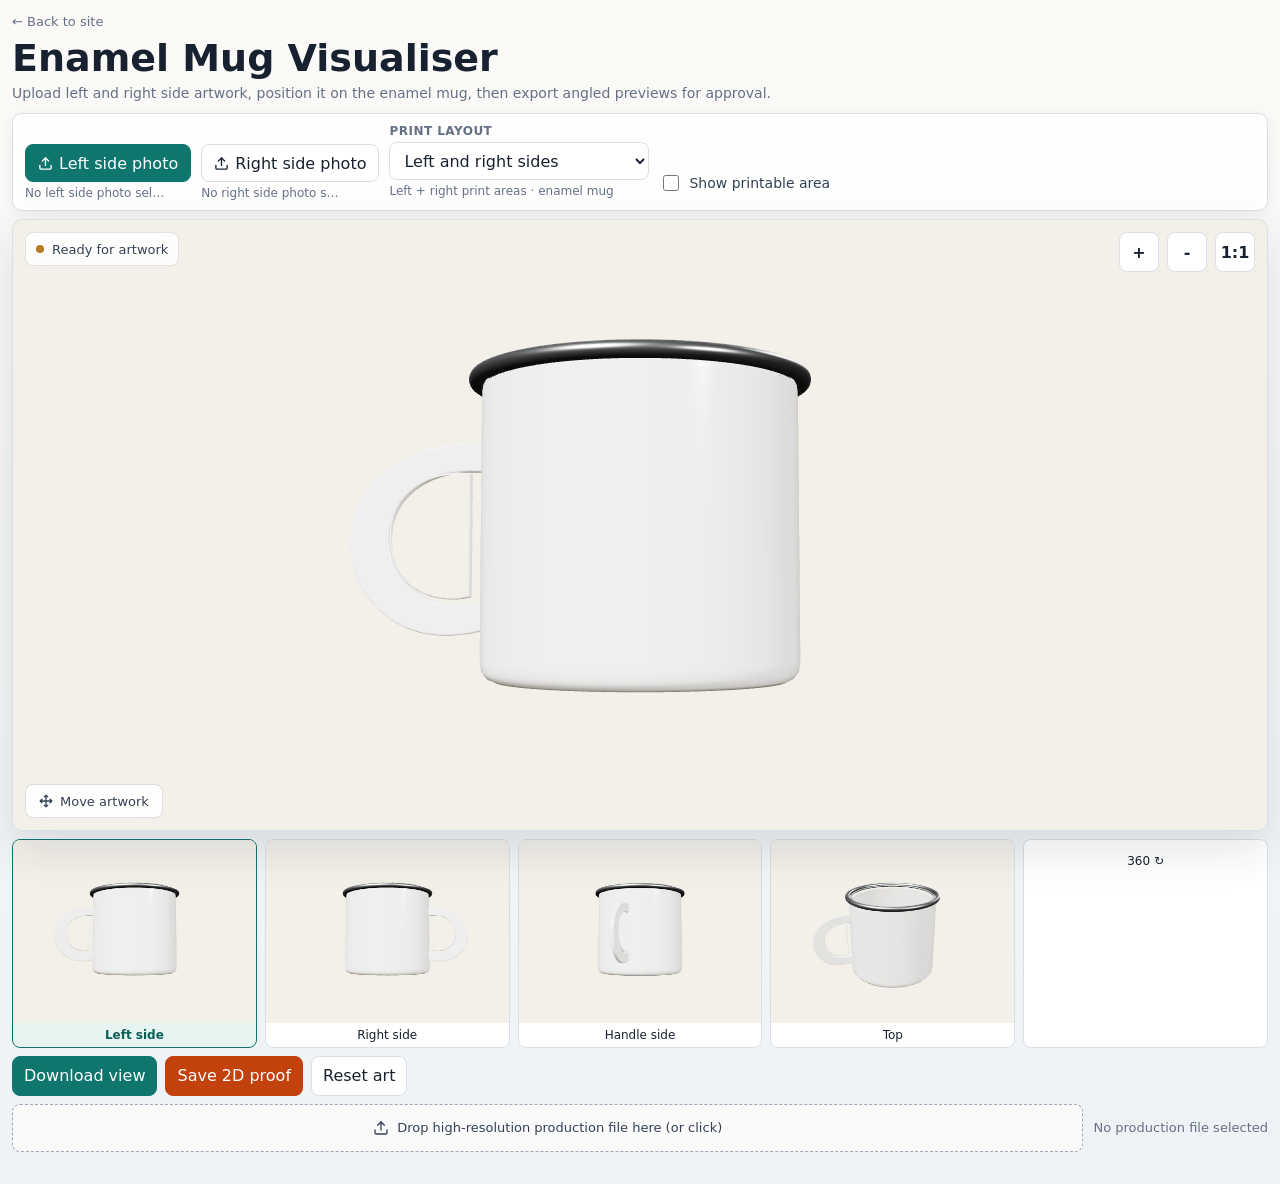
==== enamel-visualizer.html @ 91384092 "Add enamel mug visualiser matching the 11oz visualiser design - New enamel-visualizer.html using the" ====
<!doctype html>
<html lang="en">
<head>
<meta charset="utf-8">
<meta name="viewport" content="width=device-width,initial-scale=1">
<title>Custom Mugs Enamel Mug Visualiser</title>
<link rel="icon" href="data:,">
<style>
:root{color-scheme:light;--ink:#18212f;--muted:#667085;--line:#d9dee8;--panel:#ffffff;--paper:#f5f3ee;--green:#0f766e;--coral:#c2410c;--gold:#b7791f;--shadow:0 18px 45px rgba(24,33,47,.12)}
*{box-sizing:border-box}
body{margin:0;font-family:Inter,ui-sans-serif,system-ui,-apple-system,BlinkMacSystemFont,"Segoe UI",Arial,sans-serif;color:var(--ink);background:linear-gradient(180deg,#fbfaf7 0%,#eef2f6 100%);letter-spacing:0}
button,label.upload,select,input{font:inherit}
button,label.upload,select{border:1px solid var(--line);border-radius:8px;background:#fff;color:var(--ink)}
button{min-height:40px;padding:9px 11px;cursor:pointer;transition:transform .15s ease,border-color .15s ease,background .15s ease}
button:hover,label.upload:hover{border-color:#8da0b8;transform:translateY(-1px)}
button:active{transform:translateY(0)}
button.primary,label.upload.primary{background:var(--green);border-color:var(--green);color:#fff}
button.accent{background:var(--coral);border-color:var(--coral);color:#fff}
select{min-height:38px;padding:7px 10px;width:100%}
.shell{width:min(1300px,calc(100vw - 24px));margin:0 auto;padding:14px 0 32px}

/* ── Top bar ── */
.topbar{display:flex;align-items:center;justify-content:space-between;gap:12px;margin-bottom:10px;flex-wrap:wrap}
.topbar-left{display:flex;align-items:center;gap:14px}
.back-link{display:inline-flex;align-items:center;gap:5px;text-decoration:none;color:var(--muted);font-size:13px;white-space:nowrap}
.back-link:hover{color:var(--ink)}
.actions{display:flex;gap:8px;flex-wrap:wrap;align-items:center}

/* ── Controls bar above stage ── */
.ctrl-bar{display:flex;align-items:flex-end;gap:10px;flex-wrap:wrap;background:rgba(255,255,255,.92);border:1px solid var(--line);border-radius:10px;padding:10px 12px;margin-bottom:8px;box-shadow:0 4px 14px rgba(24,33,47,.06)}
.ctrl-upload-group{display:flex;flex-direction:column;gap:4px}
.ctrl-upload-btn{display:inline-flex;align-items:center;gap:6px;min-height:38px;padding:7px 12px;cursor:pointer;white-space:nowrap;border-radius:8px}
.fname{font-size:12px;color:var(--muted);max-width:140px;white-space:nowrap;overflow:hidden;text-overflow:ellipsis}
.ctrl-layout-group{display:flex;flex-direction:column;gap:4px;flex:1;min-width:160px;max-width:260px}
.ctrl-layout-group label{font-size:12px;color:var(--muted);font-weight:600;text-transform:uppercase;letter-spacing:.04em}
.ctrl-guide{display:flex;align-items:center;gap:7px;font-size:14px;color:#344054;white-space:nowrap;padding-bottom:6px}
.ctrl-guide input{width:16px;height:16px;accent-color:var(--green)}
#area{font-size:12px;color:var(--muted);line-height:1.3;min-height:16px}

/* ── Stage ── */
.stage-wrap{position:relative}
.stage{height:min(68dvh,640px);min-height:400px;border:1px solid var(--line);border-radius:10px;overflow:hidden;position:relative;background:var(--paper);touch-action:none;box-shadow:var(--shadow)}
canvas{width:100%;height:100%;display:block}
.hud{position:absolute;left:12px;right:12px;top:12px;display:flex;align-items:flex-start;justify-content:space-between;gap:10px;pointer-events:none}
.chip{display:inline-flex;align-items:center;gap:8px;min-height:34px;padding:7px 10px;border:1px solid rgba(24,33,47,.12);border-radius:8px;background:rgba(255,255,255,.82);backdrop-filter:blur(10px);font-size:13px;color:#344054}
.zoom{display:flex;gap:8px;pointer-events:auto}
.icon-btn{width:40px;height:40px;padding:0;display:grid;place-items:center;font-weight:700}

/* ── View strip ── */
.view-strip{display:grid;grid-template-columns:repeat(5,minmax(0,1fr));gap:8px;margin-top:8px}
.view-thumb{border:1px solid var(--line);border-radius:8px;cursor:pointer;background:#fff;transition:border-color .15s,background .15s;user-select:none;display:flex;flex-direction:column;align-items:center;overflow:hidden;font-size:12px;color:var(--ink);text-align:center;line-height:1.2}
.view-thumb img{width:100%;aspect-ratio:4/3;object-fit:cover;display:block;background:#f5f3ee;flex-shrink:0}
.view-thumb span{padding:5px 4px;display:block}
.view-thumb:hover{border-color:#8da0b8;transform:translateY(-1px)}
.view-thumb.active{border-color:var(--green);background:#e7f3f1;color:#0b5f59;font-weight:600}

/* ── Positioning strip ── */
.pos-strip{display:grid;grid-template-columns:1fr 1fr;gap:12px 28px;background:rgba(255,255,255,.92);border:1px solid var(--line);border-radius:10px;padding:14px 16px;margin-top:8px;box-shadow:0 4px 14px rgba(24,33,47,.06)}
.pos-col-head{display:flex;align-items:center;justify-content:space-between;gap:10px;margin-bottom:8px}
.pos-col-head b{font-size:14px}
.pos-quick{display:flex;gap:6px}
.pos-quick button{min-height:32px;padding:5px 10px;font-size:13px}
.range{margin:6px 0}
.range label{display:flex;align-items:center;justify-content:space-between;gap:10px;margin-bottom:4px;font-size:13px;color:#344054}
.range output{font-variant-numeric:tabular-nums;color:var(--muted)}
.range input[type=range]{width:100%;accent-color:var(--green)}

/* ── Production file ── */
.prod-row{display:grid;grid-template-columns:1fr auto;gap:10px;align-items:center;margin-top:8px}
.dropzone{display:flex;align-items:center;justify-content:center;gap:8px;min-height:48px;border:1px dashed #9aa8ba;border-radius:8px;background:#fafafa;color:#344054;padding:10px 14px;cursor:pointer;font-size:13px}
.dropzone.drag{border-color:var(--green);background:#e7f3f1}
.muted{color:var(--muted);font-size:13px;line-height:1.35}

/* ── Shots & proof ── */
.shots-panel{margin-top:14px}
.shots-head{display:flex;justify-content:space-between;align-items:center;gap:12px;margin-bottom:8px}
.shots-head b{font-size:15px}
.shots{display:grid;grid-template-columns:repeat(4,minmax(0,1fr));gap:8px}
.shot{border:1px solid var(--line);border-radius:8px;overflow:hidden;background:#fff}
.shot img{display:block;width:100%;aspect-ratio:4/3;object-fit:cover;background:#f4f4f4}
.shot div{display:flex;align-items:center;justify-content:space-between;gap:6px;padding:7px 8px;font-size:13px}
.shot button{min-height:30px;padding:4px 8px}
.proof img{display:block;width:100%;border:1px solid var(--line);border-radius:8px;background:#fff}
.status-dot{width:8px;height:8px;border-radius:99px;background:var(--gold);display:inline-block}
.hud-btm{position:absolute;bottom:12px;left:12px;right:12px;display:flex;align-items:center;justify-content:space-between;gap:8px;pointer-events:none}
.art-toggle{pointer-events:auto;min-height:34px;padding:6px 13px;font-size:13px;background:rgba(255,255,255,.88);backdrop-filter:blur(10px);border:1px solid rgba(24,33,47,.14);border-radius:8px;display:inline-flex;align-items:center;gap:7px;cursor:pointer;color:#344054;transition:background .15s,border-color .15s,color .15s}
.art-toggle:hover{border-color:#8da0b8}
.art-toggle.on{background:var(--green);border-color:var(--green);color:#fff}
.side-sel{display:inline-flex;gap:5px;pointer-events:auto}
.side-sel button{min-height:32px;padding:5px 13px;font-size:13px;background:rgba(255,255,255,.88);backdrop-filter:blur(10px);border-color:rgba(24,33,47,.14);color:#344054}
.side-sel button.on{background:var(--green);border-color:var(--green);color:#fff}
.hidden{display:none!important}

/* ── Responsive ── */
@media(max-width:860px){
  .ctrl-bar{gap:8px}
  .ctrl-layout-group{max-width:none;flex:1 1 100%;order:3}
  .ctrl-guide{order:4}
  .pos-strip{grid-template-columns:1fr}
  .view-strip{grid-template-columns:repeat(3,minmax(0,1fr))}
  .shots{grid-template-columns:repeat(2,minmax(0,1fr))}
  .prod-row{grid-template-columns:1fr}
}
@media(max-width:600px){
  .shell{width:min(100% - 16px,1300px);padding-top:10px}
  .stage{height:min(60dvh,520px);min-height:340px}
  .topbar{gap:8px}
  .actions button{padding:8px 10px;font-size:14px}
  .toolbar{grid-template-columns:repeat(2,minmax(0,1fr))}
  .hud{left:10px;right:10px;top:10px}
  .chip{font-size:12px}
  .icon-btn{width:38px;height:38px}
  .zoom{gap:6px}
  .fname{max-width:110px}
  .shots{grid-template-columns:repeat(2,minmax(0,1fr))}
}
@media(max-width:400px){
  .actions{width:100%}
  .actions button{flex:1}
  .ctrl-upload-group{flex:1}
  .ctrl-upload-btn{width:100%;justify-content:center}
}
@media(max-height:560px) and (orientation:landscape){
  .stage{height:72dvh;min-height:280px}
  .shell{padding-top:6px}
}
</style>
</head>
<body>
<main class="shell">

<header class="topbar">
  <div class="topbar-left">
    <a href="index.html" class="back-link">&#8592; Back to site</a>
  </div>
</header>
<div style="margin-bottom:10px">
  <h1 style="margin:0;font-size:clamp(22px,4vw,38px);line-height:1.05;font-weight:780">Enamel Mug Visualiser</h1>
  <p style="margin:5px 0 0;color:var(--muted);font-size:14px;line-height:1.4">Upload left and right side artwork, position it on the enamel mug, then export angled previews for approval.</p>
</div>

<!-- ── Upload + layout controls ── -->
<div class="ctrl-bar">
  <div class="ctrl-upload-group">
    <label class="upload primary ctrl-upload-btn">
      <svg width="15" height="15" viewBox="0 0 24 24" fill="none" stroke="currentColor" stroke-width="2.2" stroke-linecap="round"><path d="M21 15v4a2 2 0 01-2 2H5a2 2 0 01-2-2v-4"/><polyline points="17 8 12 3 7 8"/><line x1="12" y1="3" x2="12" y2="15"/></svg>
      Left side photo
      <input id="frontFile" type="file" accept="image/*" hidden>
    </label>
    <div id="frontName" class="fname">No left side photo selected</div>
  </div>
  <div class="ctrl-upload-group">
    <label class="upload ctrl-upload-btn">
      <svg width="15" height="15" viewBox="0 0 24 24" fill="none" stroke="currentColor" stroke-width="2.2" stroke-linecap="round"><path d="M21 15v4a2 2 0 01-2 2H5a2 2 0 01-2-2v-4"/><polyline points="17 8 12 3 7 8"/><line x1="12" y1="3" x2="12" y2="15"/></svg>
      Right side photo
      <input id="backFile" type="file" accept="image/*" hidden>
    </label>
    <div id="backName" class="fname">No right side photo selected</div>
  </div>
  <div class="ctrl-layout-group">
    <label for="layout">Print layout</label>
    <select id="layout">
      <option value="front">Left side only</option>
      <option value="frontBack" selected>Left and right sides</option>
      <option value="wide">Wide wrap</option>
      <option value="max">Maximum wrap, clear of handle</option>
    </select>
    <div id="area"></div>
  </div>
  <label class="ctrl-guide">
    <input id="guide" type="checkbox"> Show printable area
  </label>
</div>

<!-- ── 3D Stage ── -->
<section class="stage-wrap" aria-label="3D mug preview">
  <div id="stage" class="stage">
    <canvas id="c"></canvas>
    <div class="hud">
      <div class="chip"><span class="status-dot"></span><span id="status">Ready for artwork</span></div>
      <div class="zoom" aria-label="Zoom controls">
        <button id="zi" class="icon-btn" title="Zoom in" aria-label="Zoom in">+</button>
        <button id="zo" class="icon-btn" title="Zoom out" aria-label="Zoom out">-</button>
        <button id="zr" class="icon-btn" title="Reset zoom" aria-label="Reset zoom">1:1</button>
      </div>
    </div>
    <div class="hud-btm">
      <button id="artModeBtn" class="art-toggle" title="Drag artwork to reposition instead of rotating">
        <svg width="14" height="14" viewBox="0 0 24 24" fill="none" stroke="currentColor" stroke-width="2.2" stroke-linecap="round" stroke-linejoin="round"><path d="M5 9l-3 3 3 3M9 5l3-3 3 3M15 19l-3 3-3-3M19 9l3 3-3 3M2 12h20M12 2v20"/></svg>
        Move artwork
      </button>
      <div class="side-sel hidden" id="artSideSel">
        <button id="artSideL" class="on">Left side</button>
        <button id="artSideR">Right side</button>
      </div>
    </div>
  </div>
  <div class="view-strip" aria-label="View controls">
    <div class="view-thumb active" data-view="front" role="button" tabindex="0"><img id="vt-front" src="" alt="Left side view"><span>Left side</span></div>
    <div class="view-thumb" data-view="back" role="button" tabindex="0"><img id="vt-back" src="" alt="Right side view"><span>Right side</span></div>
    <div class="view-thumb" data-view="handle" role="button" tabindex="0"><img id="vt-handle" src="" alt="Handle side view"><span>Handle side</span></div>
    <div class="view-thumb" data-view="top" role="button" tabindex="0"><img id="vt-top" src="" alt="Top view"><span>Top</span></div>
    <div class="view-thumb" id="spin" data-view="spin360" role="button" tabindex="0" aria-pressed="false"><span style="padding:14px 4px">360 ↻</span></div>
  </div>
  <div class="actions" style="margin-top:8px">
    <button id="downloadView" class="primary">Download view</button>
    <button id="saveProof" class="accent">Save 2D proof</button>
    <button id="resetArt">Reset art</button>
  </div>
</section>

<!-- ── Positioning sliders (shown after upload) ── -->
<div id="controls" class="pos-strip hidden">
  <div class="pos-col">
    <div class="pos-col-head">
      <b>Left side positioning</b>
      <div class="pos-quick">
        <button id="fitLeft" type="button">Fit</button>
        <button id="fillLeft" type="button">Fill width</button>
        <button id="centerLeft" type="button">Center</button>
      </div>
    </div>
    <div class="range"><label for="fs">Scale <output id="fsv">90%</output></label><input id="fs" type="range" min="10" max="300" value="90"></div>
    <div class="range"><label for="fw">Width stretch <output id="fwv">100%</output></label><input id="fw" type="range" min="20" max="400" value="100"></div>
    <div class="range"><label for="fx">Left / right <output id="fxv">0</output></label><input id="fx" type="range" min="-700" max="700" value="0"></div>
    <div class="range"><label for="fy">Up / down <output id="fyv">0</output></label><input id="fy" type="range" min="-440" max="440" value="0"></div>
    <div class="range"><label for="fcl">Crop left <output id="fclv">0%</output></label><input id="fcl" type="range" min="0" max="49" value="0"></div>
    <div class="range"><label for="fcr">Crop right <output id="fcrv">0%</output></label><input id="fcr" type="range" min="0" max="49" value="0"></div>
    <button id="dlLeft" type="button" class="primary" style="width:100%;margin-top:10px;font-size:13px">&#8595; Download left artwork</button>
  </div>
  <div id="backControls" class="pos-col hidden">
    <div class="pos-col-head">
      <b>Right side positioning</b>
      <div class="pos-quick">
        <button id="fitRight" type="button">Fit</button>
        <button id="fillRight" type="button">Fill width</button>
        <button id="centerRight" type="button">Center</button>
      </div>
    </div>
    <div class="range"><label for="bs">Scale <output id="bsv">90%</output></label><input id="bs" type="range" min="10" max="300" value="90"></div>
    <div class="range"><label for="bw">Width stretch <output id="bwv">100%</output></label><input id="bw" type="range" min="20" max="400" value="100"></div>
    <div class="range"><label for="bx">Left / right <output id="bxv">0</output></label><input id="bx" type="range" min="-700" max="700" value="0"></div>
    <div class="range"><label for="by">Up / down <output id="byv">0</output></label><input id="by" type="range" min="-440" max="440" value="0"></div>
    <div class="range"><label for="bcl">Crop left <output id="bclv">0%</output></label><input id="bcl" type="range" min="0" max="49" value="0"></div>
    <div class="range"><label for="bcr">Crop right <output id="bcrv">0%</output></label><input id="bcr" type="range" min="0" max="49" value="0"></div>
    <button id="dlRight" type="button" class="primary" style="width:100%;margin-top:10px;font-size:13px">&#8595; Download right artwork</button>
  </div>
</div>

<!-- ── Production file ── -->
<div class="prod-row">
  <label id="productionDrop" class="dropzone">
    <svg width="16" height="16" viewBox="0 0 24 24" fill="none" stroke="currentColor" stroke-width="2" stroke-linecap="round"><path d="M21 15v4a2 2 0 01-2 2H5a2 2 0 01-2-2v-4"/><polyline points="17 8 12 3 7 8"/><line x1="12" y1="3" x2="12" y2="15"/></svg>
    Drop high-resolution production file here (or click)
    <input id="productionFile" type="file" accept="image/*,.pdf,.ai,.psd,.tif,.tiff,.svg" hidden>
  </label>
  <div id="productionName" class="muted">No production file selected</div>
</div>

<!-- ── 2D preview angles ── -->
<div id="previewWrap" class="shots-panel hidden">
  <div class="shots-head"><b>2D preview angles</b><button id="refresh">Refresh angles</button></div>
  <div id="shots" class="shots"></div>
</div>

<!-- ── Customer proof ── -->
<div id="proofWrap" class="shots-panel proof hidden">
  <div class="shots-head"><b>Customer 2D proof</b><button id="downloadProof">Download proof</button></div>
  <img id="proofImg" alt="Left and right side mug proof">
</div>

</main>

<script type="module">
import * as THREE from './vendor/three.module.js';
const $=id=>document.getElementById(id),stage=$('stage'),canvas=$('c');

// ---- WebGL capability check ----
let r;
try{
  r=new THREE.WebGLRenderer({canvas,antialias:true,preserveDrawingBuffer:true});
}catch(err){
  stage.innerHTML='<div style="display:grid;place-items:center;height:100%;text-align:center;padding:24px;color:#c2410c;font-size:15px;line-height:1.5">WebGL is not available on this device or browser.<br>Try Chrome or Firefox on a desktop for the best experience.</div>';
  throw err;
}
r.setPixelRatio(Math.min(devicePixelRatio,2));r.shadowMap.enabled=true;r.outputColorSpace=THREE.SRGBColorSpace;r.toneMapping=THREE.ACESFilmicToneMapping;

// ---- Context loss/restore ----
canvas.addEventListener('webglcontextlost',e=>{e.preventDefault();$('status').textContent='GPU context lost — please refresh the page'},false);
canvas.addEventListener('webglcontextrestored',()=>{try{build();redraw();$('status').textContent='Context restored'}catch(_){}},false);
const s=new THREE.Scene();s.background=new THREE.Color(0xf3f0e9);
const cam=new THREE.PerspectiveCamera(30,1,.1,50);let dist=7.8;cam.position.set(0,.14,dist);
const mug=new THREE.Group();s.add(mug);
// ---- Enamel mug materials ----
const enamel=new THREE.MeshPhysicalMaterial({color:0xfdfdfd,roughness:.20,metalness:.02,clearcoat:.55,clearcoatRoughness:.12});
const steel=new THREE.MeshPhysicalMaterial({color:0xd4d6d8,metalness:.95,roughness:.17});
const innerMat=new THREE.MeshPhysicalMaterial({color:0xf7f7f7,roughness:.23,side:THREE.BackSide});
const shadowMat=new THREE.MeshBasicMaterial({color:0xd5d2cc,transparent:true,opacity:.28,side:THREE.DoubleSide,depthWrite:false});
const ceramic=enamel; // alias so colour-swatch handler still works
const R=1.08,H=2.02,IR=.995;
// Enamel body — lathe profile gives the tapered bottom-heavy silhouette
const profile=[
  new THREE.Vector2(0,-H/2),
  new THREE.Vector2(.98,-H/2),
  new THREE.Vector2(1.035,-H/2+.025),
  new THREE.Vector2(1.07,-H/2+.07),
  new THREE.Vector2(R,-H/2+.14),
  new THREE.Vector2(R,H/2-.07),
  new THREE.Vector2(1.075,H/2-.03)
];
const body=new THREE.Mesh(new THREE.LatheGeometry(profile,220),enamel);mug.add(body);
// Inner wall + base
const iw=new THREE.Mesh(new THREE.CylinderGeometry(IR,IR,1.78,220,1,true),innerMat);iw.position.y=.06;mug.add(iw);
const ib=new THREE.Mesh(new THREE.CircleGeometry(IR,220),innerMat);ib.rotation.x=-Math.PI/2;ib.position.y=-.83;mug.add(ib);
// Rolled steel rim (double torus — outer roll + inner bead)
const rim=new THREE.Mesh(new THREE.TorusGeometry(1.115,.055,22,220),steel);rim.rotation.x=Math.PI/2;rim.position.y=H/2+.016;mug.add(rim);
const rim2=new THREE.Mesh(new THREE.TorusGeometry(1.022,.02,14,220),steel);rim2.rotation.x=Math.PI/2;rim2.position.y=H/2+.004;mug.add(rim2);
// Foot shadow
const footShadow=new THREE.Mesh(new THREE.TorusGeometry(R*.88,.014,14,220),shadowMat);footShadow.rotation.x=Math.PI/2;footShadow.position.y=-H/2+.04;mug.add(footShadow);
// Flat enamel handle (extruded shape with thumb hole)
const sh=new THREE.Shape();
sh.moveTo(1.015,.60);sh.bezierCurveTo(1.31,.63,1.58,.58,1.78,.42);
sh.bezierCurveTo(1.95,.28,2.03,.08,2.01,-.11);
sh.bezierCurveTo(1.99,-.32,1.87,-.50,1.68,-.61);
sh.bezierCurveTo(1.48,-.72,1.25,-.71,1.015,-.64);
sh.lineTo(1.015,-.47);
sh.bezierCurveTo(1.22,-.52,1.41,-.52,1.54,-.44);
sh.bezierCurveTo(1.68,-.35,1.75,-.22,1.76,-.07);
sh.bezierCurveTo(1.77,.10,1.70,.24,1.57,.33);
sh.bezierCurveTo(1.43,.43,1.23,.46,1.015,.43);
sh.closePath();
const hole=new THREE.Path();
hole.moveTo(1.19,.40);hole.bezierCurveTo(1.35,.42,1.50,.38,1.60,.30);
hole.bezierCurveTo(1.70,.22,1.74,.09,1.73,-.05);
hole.bezierCurveTo(1.72,-.19,1.66,-.30,1.56,-.37);
hole.bezierCurveTo(1.45,-.44,1.31,-.46,1.19,-.43);
hole.lineTo(1.19,.40);sh.holes.push(hole);
const hg=new THREE.ExtrudeGeometry(sh,{depth:.05,bevelEnabled:true,bevelThickness:.016,bevelSize:.016,bevelSegments:4,curveSegments:64});
hg.translate(0,0,-.025);
mug.add(new THREE.Mesh(hg,enamel));

function tex(){const c=document.createElement('canvas');c.width=1800;c.height=1200;const t=new THREE.CanvasTexture(c);t.colorSpace=THREE.SRGBColorSpace;return{c,x:c.getContext('2d'),t}}
const ft=tex(),bt=tex(),wt=tex();
const artOpts={transparent:true,depthWrite:false,roughness:.18,metalness:0,clearcoat:.7,clearcoatRoughness:.06};
const fm=new THREE.MeshPhysicalMaterial({...artOpts,map:ft.t});
const bm=new THREE.MeshPhysicalMaterial({...artOpts,map:bt.t});
const wm=new THREE.MeshPhysicalMaterial({...artOpts,map:wt.t});
let fimg=null,bimg=null,showGuide=false,patches=[],proofUrl='',productionFile=null;
const mmToArc=mm=>(mm/258)*Math.PI*2;// enamel mug circumference ~258mm
const HANDLE_ANGLE=Math.PI/2;
const LEFT_SIDE_ANGLE=Math.PI;
const RIGHT_SIDE_ANGLE=0;
const WIDE_WRAP_ANGLE=HANDLE_ANGLE+Math.PI;
const LEFT_SIDE_VIEW_Y=Math.PI;
const RIGHT_SIDE_VIEW_Y=0;
const HANDLE_VIEW_Y=-Math.PI/2;
function clearP(){patches.forEach(m=>{m.geometry.dispose();mug.remove(m)});patches=[]}
function patch(center,arc,mat){const m=new THREE.Mesh(new THREE.CylinderGeometry(R+.006,R+.006,1.68,220,1,true,center-arc/2,arc),mat);mug.add(m);patches.push(m)}
function build(){clearP();const v=$('layout').value;if(v==='front'){patch(LEFT_SIDE_ANGLE,mmToArc(95),fm);$('area').textContent='Left print area · enamel mug'}if(v==='frontBack'){patch(LEFT_SIDE_ANGLE,mmToArc(95),fm);patch(RIGHT_SIDE_ANGLE,mmToArc(95),bm);$('area').textContent='Left + right print areas · enamel mug'}if(v==='wide'){patch(WIDE_WRAP_ANGLE,mmToArc(180),wm);$('area').textContent='Wide wrap ~180 mm · enamel mug'}if(v==='max'){patch(WIDE_WRAP_ANGLE,mmToArc(232),wm);$('area').textContent='Maximum wrap ~232 mm · enamel mug'}}
function drawOne(o,img,scale,widthPct,xo,yo,cropL,cropR){o.x.clearRect(0,0,o.c.width,o.c.height);if(showGuide){o.x.save();o.x.strokeStyle='rgba(15,118,110,.55)';o.x.setLineDash([22,16]);o.x.lineWidth=6;o.x.strokeRect(8,8,o.c.width-16,o.c.height-16);o.x.restore()}if(img){const cl=(cropL||0)/100,cr=(cropR||0)/100,sx=img.width*cl,sw=img.width*(1-cl-cr),sh=img.height,hFit=(o.c.height*.96*(scale/100))/sh,drawH=sh*hFit,drawW=sw*hFit*(widthPct/100);o.x.drawImage(img,sx,0,sw,sh,o.c.width/2-drawW/2+xo,o.c.height/2-drawH/2+yo,drawW,drawH)}o.t.needsUpdate=true}
function drawWrap(){wt.x.clearRect(0,0,wt.c.width,wt.c.height);if(showGuide){wt.x.save();wt.x.strokeStyle='rgba(15,118,110,.55)';wt.x.setLineDash([22,16]);wt.x.lineWidth=6;wt.x.strokeRect(8,8,wt.c.width-16,wt.c.height-16);wt.x.restore()}const draw=(img,left,scale,widthPct,xo,yo,cropL,cropR)=>{if(!img)return;const half=wt.c.width/2,cl=(cropL||0)/100,cr=(cropR||0)/100,sx=img.width*cl,sw=img.width*(1-cl-cr),sh=img.height,hFit=(wt.c.height*.96*(scale/100))/sh,drawH=sh*hFit,drawW=sw*hFit*(widthPct/100),cx=left?half*.5:half*1.5;wt.x.drawImage(img,sx,0,sw,sh,cx-drawW/2+xo*.45,wt.c.height/2-drawH/2+yo,drawW,drawH)};draw(fimg,true,+$('fs').value,+$('fw').value,+$('fx').value,+$('fy').value,+$('fcl').value,+$('fcr').value);draw(bimg,false,+$('bs').value,+$('bw').value,+$('bx').value,+$('by').value,+$('bcl').value,+$('bcr').value);wt.t.needsUpdate=true}
function updateValues(){['fs','fw','fx','fy','fcl','fcr','bs','bw','bx','by','bcl','bcr'].forEach(id=>{const o=$(id+'v');if(o)o.textContent=(id.endsWith('x')||id.endsWith('y'))?$(id).value:$(id).value+'%'})}
function redraw(){updateValues();drawOne(ft,fimg,+$('fs').value,+$('fw').value,+$('fx').value,+$('fy').value,+$('fcl').value,+$('fcr').value);drawOne(bt,bimg,+$('bs').value,+$('bw').value,+$('bx').value,+$('by').value,+$('bcl').value,+$('bcr').value);drawWrap();$('status').textContent=fimg||bimg?'Artwork loaded':'Ready for artwork'}
function load(input,isFront){input.addEventListener('change',e=>{const file=e.target.files?.[0];if(!file)return;if(!file.type.startsWith('image/')){alert('Please select an image file (JPG, PNG, WEBP, etc.)');return}const fr=new FileReader();fr.onload=()=>{const im=new Image();im.onload=()=>{if(isFront){fimg=im;$('frontName').textContent=file.name}else{bimg=im;$('backName').textContent=file.name;$('backControls').classList.remove('hidden')}$('controls').classList.remove('hidden');$('previewWrap').classList.remove('hidden');redraw();shots();updateViewThumbs()};im.onerror=()=>{alert('Could not load image. The file may be corrupt or an unsupported format.')};im.src=fr.result};fr.onerror=()=>{alert('Could not read file. Please try again.')};fr.readAsDataURL(file)})}
load($('frontFile'),true);load($('backFile'),false);
['fs','fw','fx','fy','fcl','fcr','bs','bw','bx','by','bcl','bcr'].forEach(id=>$(id).addEventListener('input',redraw));
function setSide(side,mode){const sId=side==='left'?'fs':'bs',wId=side==='left'?'fw':'bw',xId=side==='left'?'fx':'bx',yId=side==='left'?'fy':'by',clId=side==='left'?'fcl':'bcl',crId=side==='left'?'fcr':'bcr',img=side==='left'?fimg:bimg;if(mode==='fit'){$(sId).value=90;$(wId).value=100}if(mode==='fill'&&img){const sc=parseFloat($(sId).value)/100,cl=parseFloat($(clId).value)/100,cr=parseFloat($(crId).value)/100,sw=img.width*(1-cl-cr),sh=img.height,hFit=(ft.c.height*.96*sc)/sh,fillW=Math.round((ft.c.width/(sw*hFit))*100);$(wId).value=Math.max(20,Math.min(400,fillW))}else if(mode==='fill'){$(wId).value=150}if(mode==='center'){$(xId).value=0;$(yId).value=0;$(clId).value=0;$(crId).value=0}redraw();shots()}
$('fitLeft').onclick=()=>setSide('left','fit');$('fillLeft').onclick=()=>setSide('left','fill');$('centerLeft').onclick=()=>setSide('left','center');
$('fitRight').onclick=()=>setSide('right','fit');$('fillRight').onclick=()=>setSide('right','fill');$('centerRight').onclick=()=>setSide('right','center');
$('dlLeft').onclick=()=>{if(!fimg)return;download(ft.c.toDataURL('image/png'),'left-artwork.png')};
$('dlRight').onclick=()=>{if(!bimg)return;download(bt.c.toDataURL('image/png'),'right-artwork.png')};
$('layout').addEventListener('change',()=>{build();redraw();shots()});
$('guide').addEventListener('change',e=>{showGuide=e.target.checked;redraw();shots()});
$('resetArt').onclick=()=>{setArtMode(false);fimg=null;bimg=null;productionFile=null;['frontFile','backFile','productionFile'].forEach(id=>$(id).value='');$('frontName').textContent='No left side photo selected';$('backName').textContent='No right side photo selected';$('productionName').textContent='No production file selected';$('backControls').classList.add('hidden');$('controls').classList.add('hidden');$('previewWrap').classList.add('hidden');$('proofWrap').classList.add('hidden');['fs','bs'].forEach(id=>{const el=$(id);if(el)el.value=90});['fw','bw'].forEach(id=>{const el=$(id);if(el)el.value=100});['fx','fy','bx','by','fcl','fcr','bcl','bcr'].forEach(id=>{const el=$(id);if(el)el.value=0});redraw()};
function setProductionFile(file){if(!file)return;productionFile=file;$('productionName').textContent=file.name+' ('+Math.round(file.size/1024)+' KB)'}
const drop=$('productionDrop');
drop.addEventListener('dragover',e=>{e.preventDefault();drop.classList.add('drag')});
drop.addEventListener('dragleave',()=>drop.classList.remove('drag'));
drop.addEventListener('drop',e=>{e.preventDefault();drop.classList.remove('drag');setProductionFile(e.dataTransfer.files?.[0])});
$('productionFile').addEventListener('change',e=>setProductionFile(e.target.files?.[0]));

s.add(new THREE.HemisphereLight(0xffffff,0xcfc8bc,2.05));const key=new THREE.DirectionalLight(0xffffff,4.4);key.position.set(-3.5,5.2,5);s.add(key);const fill=new THREE.DirectionalLight(0xffffff,1.35);fill.position.set(4,2,4);s.add(fill);const rimLight=new THREE.DirectionalLight(0xffffff,.9);rimLight.position.set(2.8,3,-4);s.add(rimLight);
const floor=new THREE.Mesh(new THREE.PlaneGeometry(15,15),new THREE.ShadowMaterial({opacity:.16}));floor.rotation.x=-Math.PI/2;floor.position.y=-H/2-.04;s.add(floor);
function zoom(v){dist=Math.max(3.6,Math.min(9.4,v));cam.position.z=dist;cam.updateProjectionMatrix()}
document.querySelector('.zoom').addEventListener('pointerdown',e=>e.stopPropagation());
document.querySelector('.zoom').addEventListener('pointermove',e=>e.stopPropagation());
document.querySelector('.zoom').addEventListener('click',e=>e.stopPropagation());
$('zi').addEventListener('click',e=>{e.preventDefault();e.stopPropagation();zoom(dist-.9)});
$('zo').addEventListener('click',e=>{e.preventDefault();e.stopPropagation();zoom(dist+.9)});
$('zr').addEventListener('click',e=>{e.preventDefault();e.stopPropagation();zoom(8.2)});
stage.addEventListener('wheel',e=>{e.preventDefault();if(artMode&&(fimg||bimg)){const sid=artSide==='left'?'fs':'bs';$(sid).value=Math.max(10,Math.min(300,parseFloat($(sid).value)+(e.deltaY>0?-5:5)));redraw()}else{zoom(dist+(e.deltaY>0?.55:-.55))}},{passive:false});
window.__mugZoom=()=>dist;
let ty=LEFT_SIDE_VIEW_Y,tx=-.08,drag=false,ox=0,oy=0,spinning=false;const p=new Map();let ps=0,pz=8.2;
let artMode=false,artSide='left',artScaleStart=90;
function setArtMode(on){artMode=on;$('artModeBtn').classList.toggle('on',on);$('artSideSel').classList.toggle('hidden',!on);if(on){spinning=false;$('spin').setAttribute('aria-pressed','false')}}
$('artModeBtn').addEventListener('click',e=>{e.stopPropagation();if(!fimg&&!bimg)return;setArtMode(!artMode);if(artMode){const ry=((mug.rotation.y%(Math.PI*2))+(Math.PI*2))%(Math.PI*2);artSide=(ry>Math.PI/2&&ry<3*Math.PI/2)?'left':'right';$('artSideL').classList.toggle('on',artSide==='left');$('artSideR').classList.toggle('on',artSide==='right')}});
$('artSideL').addEventListener('click',e=>{e.stopPropagation();artSide='left';$('artSideL').classList.add('on');$('artSideR').classList.remove('on')});
$('artSideR').addEventListener('click',e=>{e.stopPropagation();artSide='right';$('artSideR').classList.add('on');$('artSideL').classList.remove('on')});
document.querySelector('.hud-btm').addEventListener('pointerdown',e=>e.stopPropagation());
document.querySelector('.hud-btm').addEventListener('pointermove',e=>e.stopPropagation());
function pd(){const a=[...p.values()];return a.length<2?0:Math.hypot(a[0].x-a[1].x,a[0].y-a[1].y)}
stage.addEventListener('pointerdown',e=>{p.set(e.pointerId,{x:e.clientX,y:e.clientY});try{stage.setPointerCapture(e.pointerId)}catch(_){}spinning=false;$('spin').setAttribute('aria-pressed','false');if(p.size===1){drag=true;ox=e.clientX;oy=e.clientY}if(p.size===2){ps=pd();pz=dist;drag=false;if(artMode&&(fimg||bimg))artScaleStart=parseFloat($(artSide==='left'?'fs':'bs').value)}});
stage.addEventListener('pointermove',e=>{if(!p.has(e.pointerId))return;p.set(e.pointerId,{x:e.clientX,y:e.clientY});if(p.size===2){const d=pd();if(ps){if(artMode&&(fimg||bimg)){const sid=artSide==='left'?'fs':'bs';$(sid).value=Math.max(10,Math.min(300,artScaleStart*(d/ps)));redraw()}else{zoom(pz*(ps/d))}}return}if(!drag)return;const dx=e.clientX-ox,dy=e.clientY-oy;if(artMode&&(fimg||bimg)){const xId=artSide==='left'?'fx':'bx',yId=artSide==='left'?'fy':'by';$(xId).value=Math.max(-700,Math.min(700,parseFloat($(xId).value)+dx*4.2));$(yId).value=Math.max(-440,Math.min(440,parseFloat($(yId).value)+dy*3.8));redraw()}else{ty+=dx*.012;tx+=dy*.009;tx=Math.max(-.82,Math.min(.82,tx))}ox=e.clientX;oy=e.clientY});
function end(e){p.delete(e.pointerId);if(!p.size)drag=false}stage.addEventListener('pointerup',end);stage.addEventListener('pointercancel',end);
function setActiveThumb(el){document.querySelectorAll('.view-thumb').forEach(t=>t.classList.remove('active'));el.classList.add('active')}
document.querySelectorAll('[data-view]').forEach(b=>b.addEventListener('click',()=>{const v=b.dataset.view;if(v==='spin360'){spinning=!spinning;$('spin').setAttribute('aria-pressed',String(spinning));if(spinning)setActiveThumb(b);return}spinning=false;$('spin').setAttribute('aria-pressed','false');setActiveThumb(b);if(v==='front'){ty=LEFT_SIDE_VIEW_Y;tx=-.08}if(v==='back'){ty=RIGHT_SIDE_VIEW_Y;tx=-.08}if(v==='handle'){ty=HANDLE_VIEW_Y;tx=-.07}if(v==='top'){ty=LEFT_SIDE_VIEW_Y;tx=.68}}));
function download(url,name){const a=document.createElement('a');a.href=url;a.download=name;document.body.append(a);a.click();a.remove()}
$('downloadView').onclick=()=>download(canvas.toDataURL('image/png'),'custom-mug-view.png');
async function renderView(x,y){mug.rotation.x=x;mug.rotation.y=y;r.render(s,cam);await new Promise(requestAnimationFrame);return canvas.toDataURL('image/png')}
async function saveProof(){if(!fimg&&!bimg)return;const sx=mug.rotation.x,sy=mug.rotation.y;const left=await renderView(-.08,LEFT_SIDE_VIEW_Y);const right=await renderView(-.08,RIGHT_SIDE_VIEW_Y);mug.rotation.x=sx;mug.rotation.y=sy;const proof=document.createElement('canvas');proof.width=1800;proof.height=1100;const x=proof.getContext('2d');x.fillStyle='#f8fafc';x.fillRect(0,0,proof.width,proof.height);x.fillStyle='#111827';x.font='700 54px Arial';x.fillText('Custom enamel mug proof',70,90);x.font='28px Arial';x.fillStyle='#475467';x.fillText('Left and right side views only',70,132);x.fillText('Production file: '+(productionFile?.name||'not selected'),70,172);const li=await new Promise(res=>{const im=new Image();im.onload=()=>res(im);im.src=left});const ri=await new Promise(res=>{const im=new Image();im.onload=()=>res(im);im.src=right});x.fillStyle='#fff';x.strokeStyle='#d0d5dd';x.lineWidth=3;[[70,230],[930,230]].forEach(([px,py])=>{x.fillRect(px,py,800,720);x.strokeRect(px,py,800,720)});x.drawImage(li,100,260,740,560);x.drawImage(ri,960,260,740,560);x.fillStyle='#111827';x.font='700 34px Arial';x.fillText('Left side',100,900);x.fillText('Right side',960,900);x.font='24px Arial';x.fillStyle='#667085';x.fillText('Artwork can be scaled and moved inside the printable side area before saving.',100,970);proofUrl=proof.toDataURL('image/png');$('proofImg').src=proofUrl;$('proofWrap').classList.remove('hidden');download(proofUrl,'custom-mug-2d-proof.png')}
$('saveProof').onclick=saveProof;
$('downloadProof').onclick=()=>{if(proofUrl)download(proofUrl,'custom-mug-2d-proof.png')};
function shots(){if(!fimg&&!bimg)return;const sx=mug.rotation.x,sy=mug.rotation.y;const oa=cam.aspect,of=cam.fov;cam.aspect=4/3;cam.fov=32;cam.updateProjectionMatrix();r.setSize(800,600,false);const views=[['Left side',-.08,LEFT_SIDE_VIEW_Y],['Right side',-.08,RIGHT_SIDE_VIEW_Y],['Handle side',-.07,HANDLE_VIEW_Y],['Top',.38,LEFT_SIDE_VIEW_Y]];$('shots').innerHTML='';for(const [n,x,y] of views){mug.rotation.x=x;mug.rotation.y=y;r.render(s,cam);const box=document.createElement('div');box.className='shot';const im=document.createElement('img');const url=canvas.toDataURL('image/jpeg',.92);im.src=url;const d=document.createElement('div');const span=document.createElement('span');span.textContent=n;const btn=document.createElement('button');btn.textContent='Save';btn.onclick=()=>download(url,'custom-mug-'+n.toLowerCase().replaceAll(' ','-')+'.jpg');d.append(span,btn);box.append(im,d);$('shots').append(box)}mug.rotation.x=sx;mug.rotation.y=sy;cam.aspect=oa;cam.fov=of;cam.updateProjectionMatrix();resize()}
function updateViewThumbs(){const sx=mug.rotation.x,sy=mug.rotation.y,st=spinning;spinning=false;const oa=cam.aspect,of=cam.fov;cam.aspect=4/3;cam.fov=34;cam.updateProjectionMatrix();r.setSize(480,360,false);const vt=[['vt-front',-.08,LEFT_SIDE_VIEW_Y+.28],['vt-back',-.08,RIGHT_SIDE_VIEW_Y-.28],['vt-handle',-.07,HANDLE_VIEW_Y-.28],['vt-top',.38,LEFT_SIDE_VIEW_Y+.28]];for(const[id,rx,ry]of vt){mug.rotation.x=rx;mug.rotation.y=ry;r.render(s,cam);const img=$(id);if(img)img.src=canvas.toDataURL('image/jpeg',.88)}mug.rotation.x=sx;mug.rotation.y=sy;spinning=st;cam.aspect=oa;cam.fov=of;cam.updateProjectionMatrix();resize()}
$('refresh').onclick=()=>{shots();updateViewThumbs()};
function resize(){const w=stage.clientWidth,h=stage.clientHeight;r.setSize(w,h,false);cam.aspect=w/h;cam.updateProjectionMatrix()}
new ResizeObserver(resize).observe(stage);resize();
function loop(){requestAnimationFrame(loop);if(document.hidden)return;if(spinning)ty+=.011;mug.rotation.y+=(ty-mug.rotation.y)*.14;mug.rotation.x+=(tx-mug.rotation.x)*.14;// Shift lookAt so the handle (at local x=2.06) stays in frame at all rotations
cam.lookAt(0,.05,0);try{r.render(s,cam)}catch(_){}}
build();redraw();loop();setTimeout(updateViewThumbs,300);
</script>
</body>
</html>
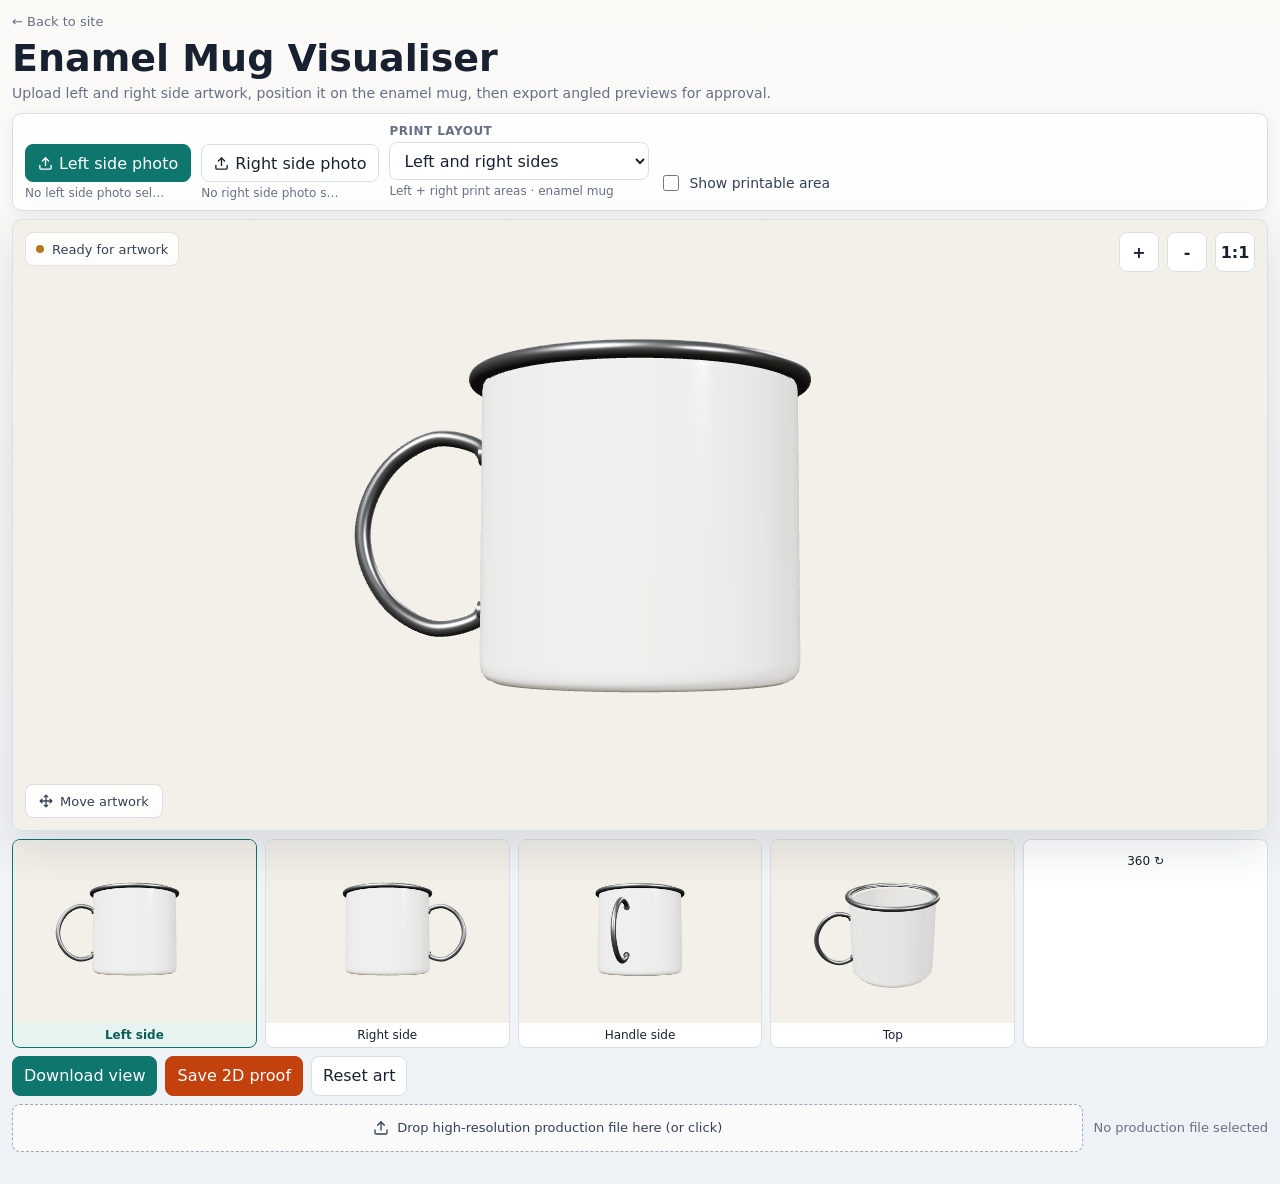
==== commit d086295b: "Fix enamel mug handle: replace flat extruded shape with round wire D-handle" ====
--- a/enamel-visualizer.html
+++ b/enamel-visualizer.html
@@ -317,27 +317,10 @@
 const rim2=new THREE.Mesh(new THREE.TorusGeometry(1.022,.02,14,220),steel);rim2.rotation.x=Math.PI/2;rim2.position.y=H/2+.004;mug.add(rim2);
 // Foot shadow
 const footShadow=new THREE.Mesh(new THREE.TorusGeometry(R*.88,.014,14,220),shadowMat);footShadow.rotation.x=Math.PI/2;footShadow.position.y=-H/2+.04;mug.add(footShadow);
-// Flat enamel handle (extruded shape with thumb hole)
-const sh=new THREE.Shape();
-sh.moveTo(1.015,.60);sh.bezierCurveTo(1.31,.63,1.58,.58,1.78,.42);
-sh.bezierCurveTo(1.95,.28,2.03,.08,2.01,-.11);
-sh.bezierCurveTo(1.99,-.32,1.87,-.50,1.68,-.61);
-sh.bezierCurveTo(1.48,-.72,1.25,-.71,1.015,-.64);
-sh.lineTo(1.015,-.47);
-sh.bezierCurveTo(1.22,-.52,1.41,-.52,1.54,-.44);
-sh.bezierCurveTo(1.68,-.35,1.75,-.22,1.76,-.07);
-sh.bezierCurveTo(1.77,.10,1.70,.24,1.57,.33);
-sh.bezierCurveTo(1.43,.43,1.23,.46,1.015,.43);
-sh.closePath();
-const hole=new THREE.Path();
-hole.moveTo(1.19,.40);hole.bezierCurveTo(1.35,.42,1.50,.38,1.60,.30);
-hole.bezierCurveTo(1.70,.22,1.74,.09,1.73,-.05);
-hole.bezierCurveTo(1.72,-.19,1.66,-.30,1.56,-.37);
-hole.bezierCurveTo(1.45,-.44,1.31,-.46,1.19,-.43);
-hole.lineTo(1.19,.40);sh.holes.push(hole);
-const hg=new THREE.ExtrudeGeometry(sh,{depth:.05,bevelEnabled:true,bevelThickness:.016,bevelSize:.016,bevelSegments:4,curveSegments:64});
-hg.translate(0,0,-.025);
-mug.add(new THREE.Mesh(hg,enamel));
+// Round wire D-handle — JG Electronics sublimation enamel mug style
+const ehp=[new THREE.Vector3(R,.54,0),new THREE.Vector3(1.13,.60,0),new THREE.Vector3(1.42,.66,0),new THREE.Vector3(1.70,.52,0),new THREE.Vector3(1.88,.27,0),new THREE.Vector3(1.94,0,0),new THREE.Vector3(1.88,-.27,0),new THREE.Vector3(1.70,-.52,0),new THREE.Vector3(1.42,-.66,0),new THREE.Vector3(1.13,-.60,0),new THREE.Vector3(R,-.54,0)];
+mug.add(new THREE.Mesh(new THREE.TubeGeometry(new THREE.CatmullRomCurve3(ehp,false,'centripetal',.5),120,.055,14,false),steel));
+[[.54],[-.54]].forEach(([y])=>{const rv=new THREE.Mesh(new THREE.CylinderGeometry(.07,.07,.035,16),steel);rv.rotation.z=Math.PI/2;rv.position.set(R+.018,y,0);mug.add(rv)});
 
 function tex(){const c=document.createElement('canvas');c.width=1800;c.height=1200;const t=new THREE.CanvasTexture(c);t.colorSpace=THREE.SRGBColorSpace;return{c,x:c.getContext('2d'),t}}
 const ft=tex(),bt=tex(),wt=tex();
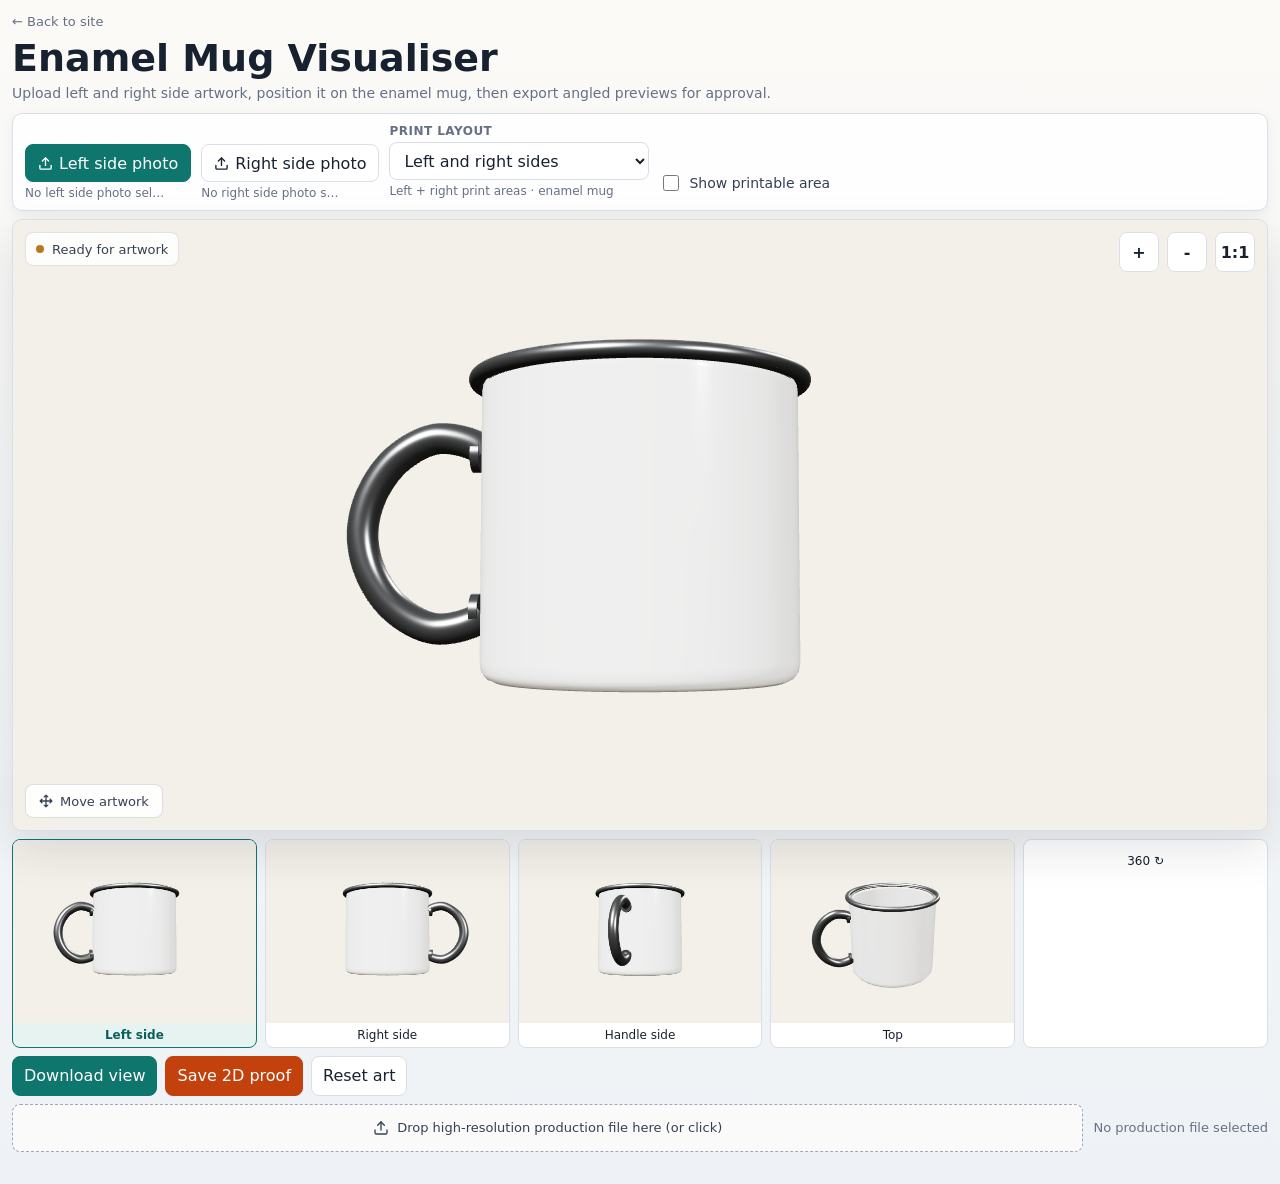
==== commit e8997b5d: "Thicken enamel mug handle tube to match 11oz mug thickness" ====
--- a/enamel-visualizer.html
+++ b/enamel-visualizer.html
@@ -319,8 +319,8 @@
 const footShadow=new THREE.Mesh(new THREE.TorusGeometry(R*.88,.014,14,220),shadowMat);footShadow.rotation.x=Math.PI/2;footShadow.position.y=-H/2+.04;mug.add(footShadow);
 // Round wire D-handle — JG Electronics sublimation enamel mug style
 const ehp=[new THREE.Vector3(R,.54,0),new THREE.Vector3(1.13,.60,0),new THREE.Vector3(1.42,.66,0),new THREE.Vector3(1.70,.52,0),new THREE.Vector3(1.88,.27,0),new THREE.Vector3(1.94,0,0),new THREE.Vector3(1.88,-.27,0),new THREE.Vector3(1.70,-.52,0),new THREE.Vector3(1.42,-.66,0),new THREE.Vector3(1.13,-.60,0),new THREE.Vector3(R,-.54,0)];
-mug.add(new THREE.Mesh(new THREE.TubeGeometry(new THREE.CatmullRomCurve3(ehp,false,'centripetal',.5),120,.055,14,false),steel));
-[[.54],[-.54]].forEach(([y])=>{const rv=new THREE.Mesh(new THREE.CylinderGeometry(.07,.07,.035,16),steel);rv.rotation.z=Math.PI/2;rv.position.set(R+.018,y,0);mug.add(rv)});
+mug.add(new THREE.Mesh(new THREE.TubeGeometry(new THREE.CatmullRomCurve3(ehp,false,'centripetal',.5),120,.108,32,false),steel));
+[[.54],[-.54]].forEach(([y])=>{const rv=new THREE.Mesh(new THREE.CylinderGeometry(.12,.12,.06,16),steel);rv.rotation.z=Math.PI/2;rv.position.set(R+.054,y,0);mug.add(rv)});
 
 function tex(){const c=document.createElement('canvas');c.width=1800;c.height=1200;const t=new THREE.CanvasTexture(c);t.colorSpace=THREE.SRGBColorSpace;return{c,x:c.getContext('2d'),t}}
 const ft=tex(),bt=tex(),wt=tex();
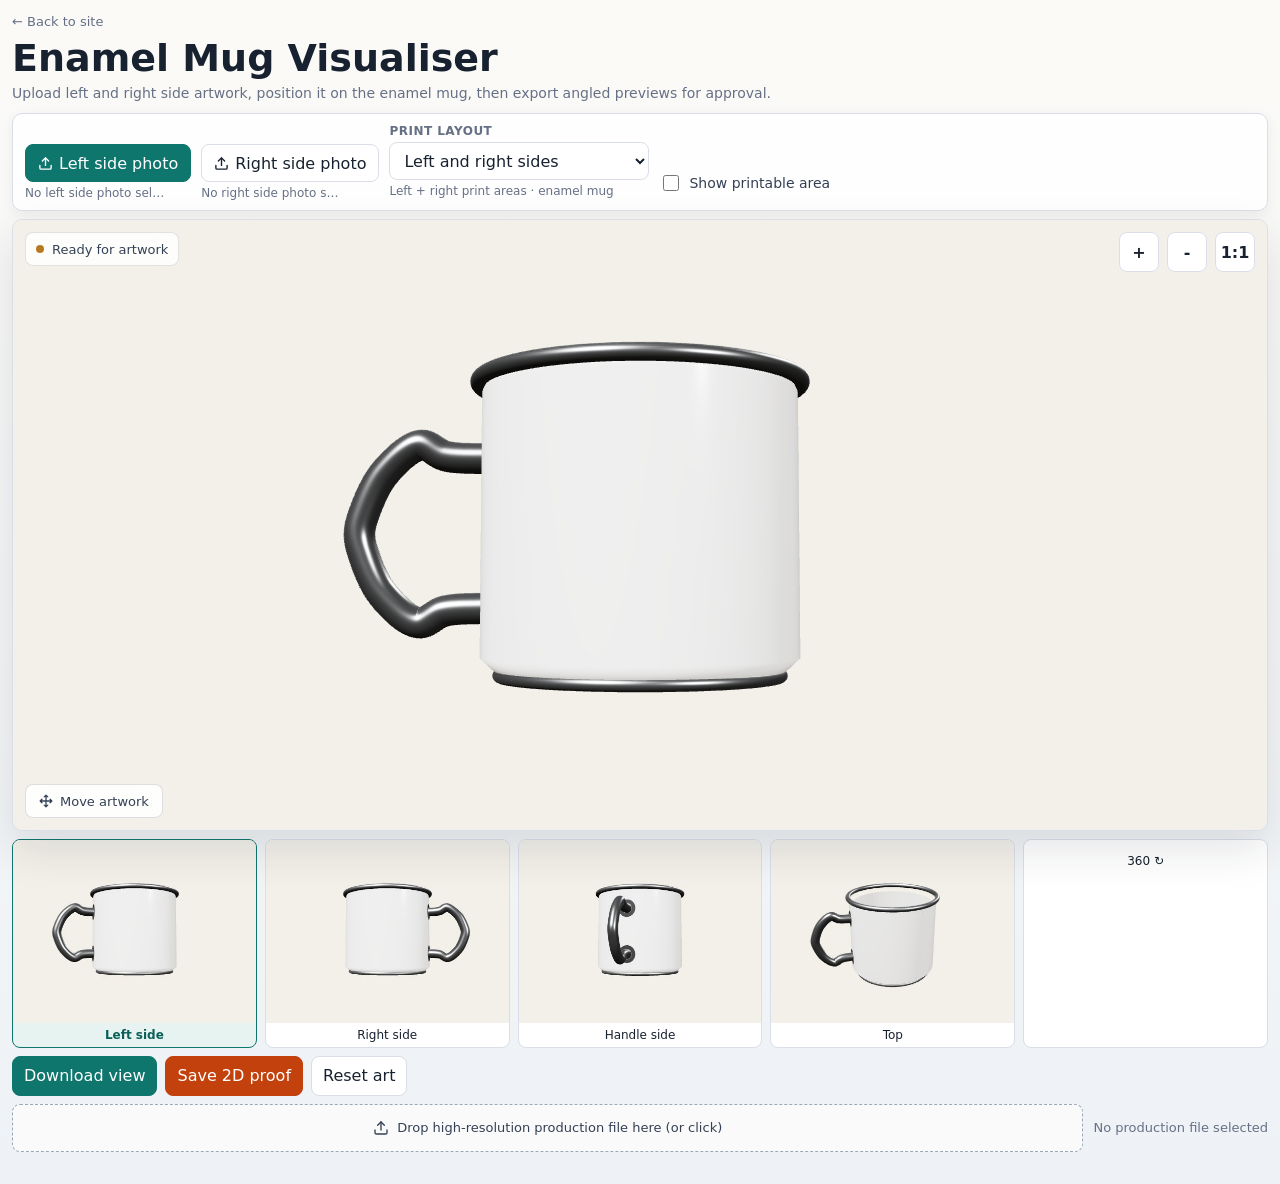
==== commit ff7816ce: "Rebuild enamel mug: proper handle attachment, steel foot ring, washer plates" ====
--- a/enamel-visualizer.html
+++ b/enamel-visualizer.html
@@ -297,30 +297,26 @@
 const innerMat=new THREE.MeshPhysicalMaterial({color:0xf7f7f7,roughness:.23,side:THREE.BackSide});
 const shadowMat=new THREE.MeshBasicMaterial({color:0xd5d2cc,transparent:true,opacity:.28,side:THREE.DoubleSide,depthWrite:false});
 const ceramic=enamel; // alias so colour-swatch handler still works
-const R=1.08,H=2.02,IR=.995;
-// Enamel body — lathe profile gives the tapered bottom-heavy silhouette
-const profile=[
-  new THREE.Vector2(0,-H/2),
-  new THREE.Vector2(.98,-H/2),
-  new THREE.Vector2(1.035,-H/2+.025),
-  new THREE.Vector2(1.07,-H/2+.07),
-  new THREE.Vector2(R,-H/2+.14),
-  new THREE.Vector2(R,H/2-.07),
-  new THREE.Vector2(1.075,H/2-.03)
-];
+const R=1.08,H=2.00,IR=.976;
+// Straight cylindrical body with base chamfer — white enamel over steel
+const profile=[new THREE.Vector2(0,-H/2),new THREE.Vector2(.86,-H/2),new THREE.Vector2(.96,-H/2+.04),new THREE.Vector2(R,-H/2+.15),new THREE.Vector2(R,H/2-.06),new THREE.Vector2(1.06,H/2-.01)];
 const body=new THREE.Mesh(new THREE.LatheGeometry(profile,220),enamel);mug.add(body);
-// Inner wall + base
-const iw=new THREE.Mesh(new THREE.CylinderGeometry(IR,IR,1.78,220,1,true),innerMat);iw.position.y=.06;mug.add(iw);
-const ib=new THREE.Mesh(new THREE.CircleGeometry(IR,220),innerMat);ib.rotation.x=-Math.PI/2;ib.position.y=-.83;mug.add(ib);
-// Rolled steel rim (double torus — outer roll + inner bead)
-const rim=new THREE.Mesh(new THREE.TorusGeometry(1.115,.055,22,220),steel);rim.rotation.x=Math.PI/2;rim.position.y=H/2+.016;mug.add(rim);
-const rim2=new THREE.Mesh(new THREE.TorusGeometry(1.022,.02,14,220),steel);rim2.rotation.x=Math.PI/2;rim2.position.y=H/2+.004;mug.add(rim2);
-// Foot shadow
-const footShadow=new THREE.Mesh(new THREE.TorusGeometry(R*.88,.014,14,220),shadowMat);footShadow.rotation.x=Math.PI/2;footShadow.position.y=-H/2+.04;mug.add(footShadow);
-// Round wire D-handle — JG Electronics sublimation enamel mug style
-const ehp=[new THREE.Vector3(R,.54,0),new THREE.Vector3(1.13,.60,0),new THREE.Vector3(1.42,.66,0),new THREE.Vector3(1.70,.52,0),new THREE.Vector3(1.88,.27,0),new THREE.Vector3(1.94,0,0),new THREE.Vector3(1.88,-.27,0),new THREE.Vector3(1.70,-.52,0),new THREE.Vector3(1.42,-.66,0),new THREE.Vector3(1.13,-.60,0),new THREE.Vector3(R,-.54,0)];
-mug.add(new THREE.Mesh(new THREE.TubeGeometry(new THREE.CatmullRomCurve3(ehp,false,'centripetal',.5),120,.108,32,false),steel));
-[[.54],[-.54]].forEach(([y])=>{const rv=new THREE.Mesh(new THREE.CylinderGeometry(.12,.12,.06,16),steel);rv.rotation.z=Math.PI/2;rv.position.set(R+.054,y,0);mug.add(rv)});
+// Inner wall and bottom
+const iw=new THREE.Mesh(new THREE.CylinderGeometry(IR,IR,1.68,220,1,true),innerMat);iw.position.y=.03;mug.add(iw);
+const ib=new THREE.Mesh(new THREE.CircleGeometry(IR,220),innerMat);ib.rotation.x=-Math.PI/2;ib.position.y=-H/2+.16;mug.add(ib);
+// Rolled steel rim at top (signature feature of enamel mugs)
+const rim=new THREE.Mesh(new THREE.TorusGeometry(1.105,.056,24,220),steel);rim.rotation.x=Math.PI/2;rim.position.y=H/2+.012;mug.add(rim);
+// Rolled steel foot ring at bottom (real enamel mugs have this)
+const foot=new THREE.Mesh(new THREE.TorusGeometry(.952,.044,20,220),steel);foot.rotation.x=Math.PI/2;foot.position.y=-H/2+.032;mug.add(foot);
+// Steel bottom disc
+const botDisc=new THREE.Mesh(new THREE.CircleGeometry(.908,220),steel);botDisc.rotation.x=-Math.PI/2;botDisc.position.y=-H/2+.005;mug.add(botDisc);
+// Contact shadow ring
+const footShadow=new THREE.Mesh(new THREE.TorusGeometry(.90,.012,14,220),shadowMat);footShadow.rotation.x=Math.PI/2;footShadow.position.y=-H/2+.052;mug.add(footShadow);
+// Steel wire D-handle — endpoints embedded in mug wall, exits perpendicular
+const ehp=[new THREE.Vector3(R-.12,.52,0),new THREE.Vector3(R+.00,.52,0),new THREE.Vector3(R+.28,.54,0),new THREE.Vector3(1.54,.62,0),new THREE.Vector3(1.80,.42,0),new THREE.Vector3(1.94,.14,0),new THREE.Vector3(1.97,0,0),new THREE.Vector3(1.94,-.14,0),new THREE.Vector3(1.80,-.42,0),new THREE.Vector3(1.54,-.62,0),new THREE.Vector3(R+.28,-.54,0),new THREE.Vector3(R+.00,-.52,0),new THREE.Vector3(R-.12,-.52,0)];
+mug.add(new THREE.Mesh(new THREE.TubeGeometry(new THREE.CatmullRomCurve3(ehp,false,'centripetal',.5),180,.108,32,false),steel));
+// Steel washer rings at handle attachment points
+[.52,-.52].forEach(y=>{const ws=new THREE.Shape();ws.absarc(0,0,.20,0,Math.PI*2,false);const wh=new THREE.Path();wh.absarc(0,0,.115,0,Math.PI*2,true);ws.holes.push(wh);const wMesh=new THREE.Mesh(new THREE.ShapeGeometry(ws,32),steel);wMesh.rotation.y=Math.PI/2;wMesh.position.set(R+.003,y,0);mug.add(wMesh)});
 
 function tex(){const c=document.createElement('canvas');c.width=1800;c.height=1200;const t=new THREE.CanvasTexture(c);t.colorSpace=THREE.SRGBColorSpace;return{c,x:c.getContext('2d'),t}}
 const ft=tex(),bt=tex(),wt=tex();
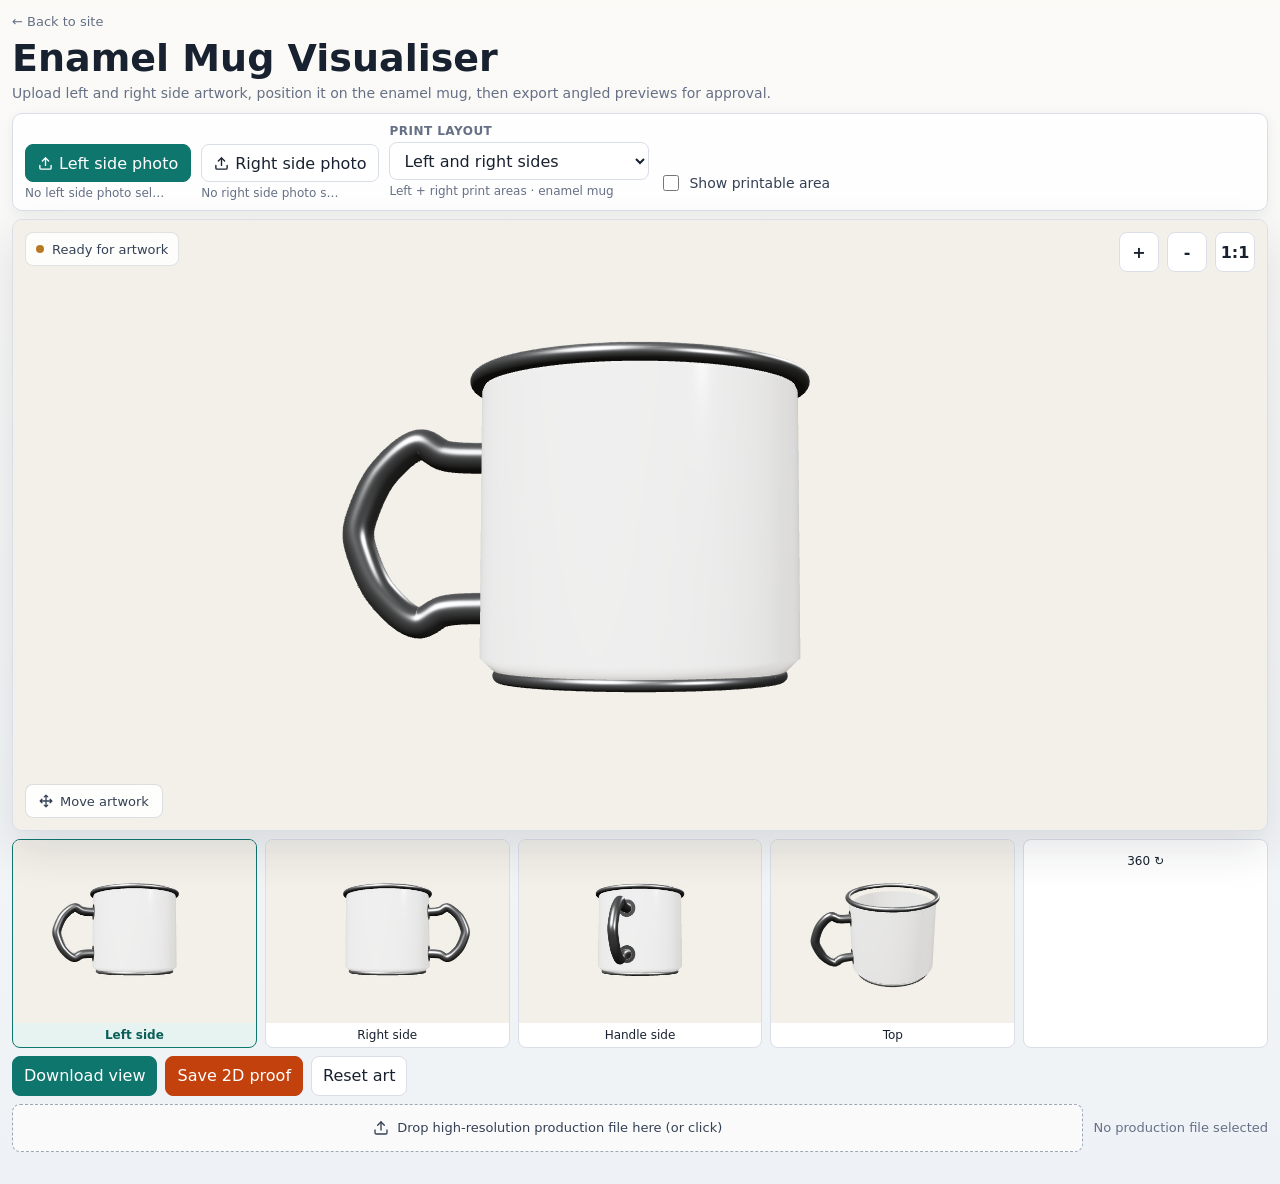
==== commit 1a6c43c4: "Fix handle gap: add enamel fillet blends at attachment points" ====
--- a/enamel-visualizer.html
+++ b/enamel-visualizer.html
@@ -315,6 +315,8 @@
 // Steel wire D-handle — endpoints embedded in mug wall, exits perpendicular
 const ehp=[new THREE.Vector3(R-.12,.52,0),new THREE.Vector3(R+.00,.52,0),new THREE.Vector3(R+.28,.54,0),new THREE.Vector3(1.54,.62,0),new THREE.Vector3(1.80,.42,0),new THREE.Vector3(1.94,.14,0),new THREE.Vector3(1.97,0,0),new THREE.Vector3(1.94,-.14,0),new THREE.Vector3(1.80,-.42,0),new THREE.Vector3(1.54,-.62,0),new THREE.Vector3(R+.28,-.54,0),new THREE.Vector3(R+.00,-.52,0),new THREE.Vector3(R-.12,-.52,0)];
 mug.add(new THREE.Mesh(new THREE.TubeGeometry(new THREE.CatmullRomCurve3(ehp,false,'centripetal',.5),180,.108,32,false),steel));
+// Enamel fillet blends — seal gap where wire meets mug body
+[.52,-.52].forEach(y=>{const f=new THREE.Mesh(new THREE.SphereGeometry(.155,40,24),enamel);f.scale.set(.38,1.05,.58);f.position.set(1.03,y,0);mug.add(f)});
 // Steel washer rings at handle attachment points
 [.52,-.52].forEach(y=>{const ws=new THREE.Shape();ws.absarc(0,0,.20,0,Math.PI*2,false);const wh=new THREE.Path();wh.absarc(0,0,.115,0,Math.PI*2,true);ws.holes.push(wh);const wMesh=new THREE.Mesh(new THREE.ShapeGeometry(ws,32),steel);wMesh.rotation.y=Math.PI/2;wMesh.position.set(R+.003,y,0);mug.add(wMesh)});
 
